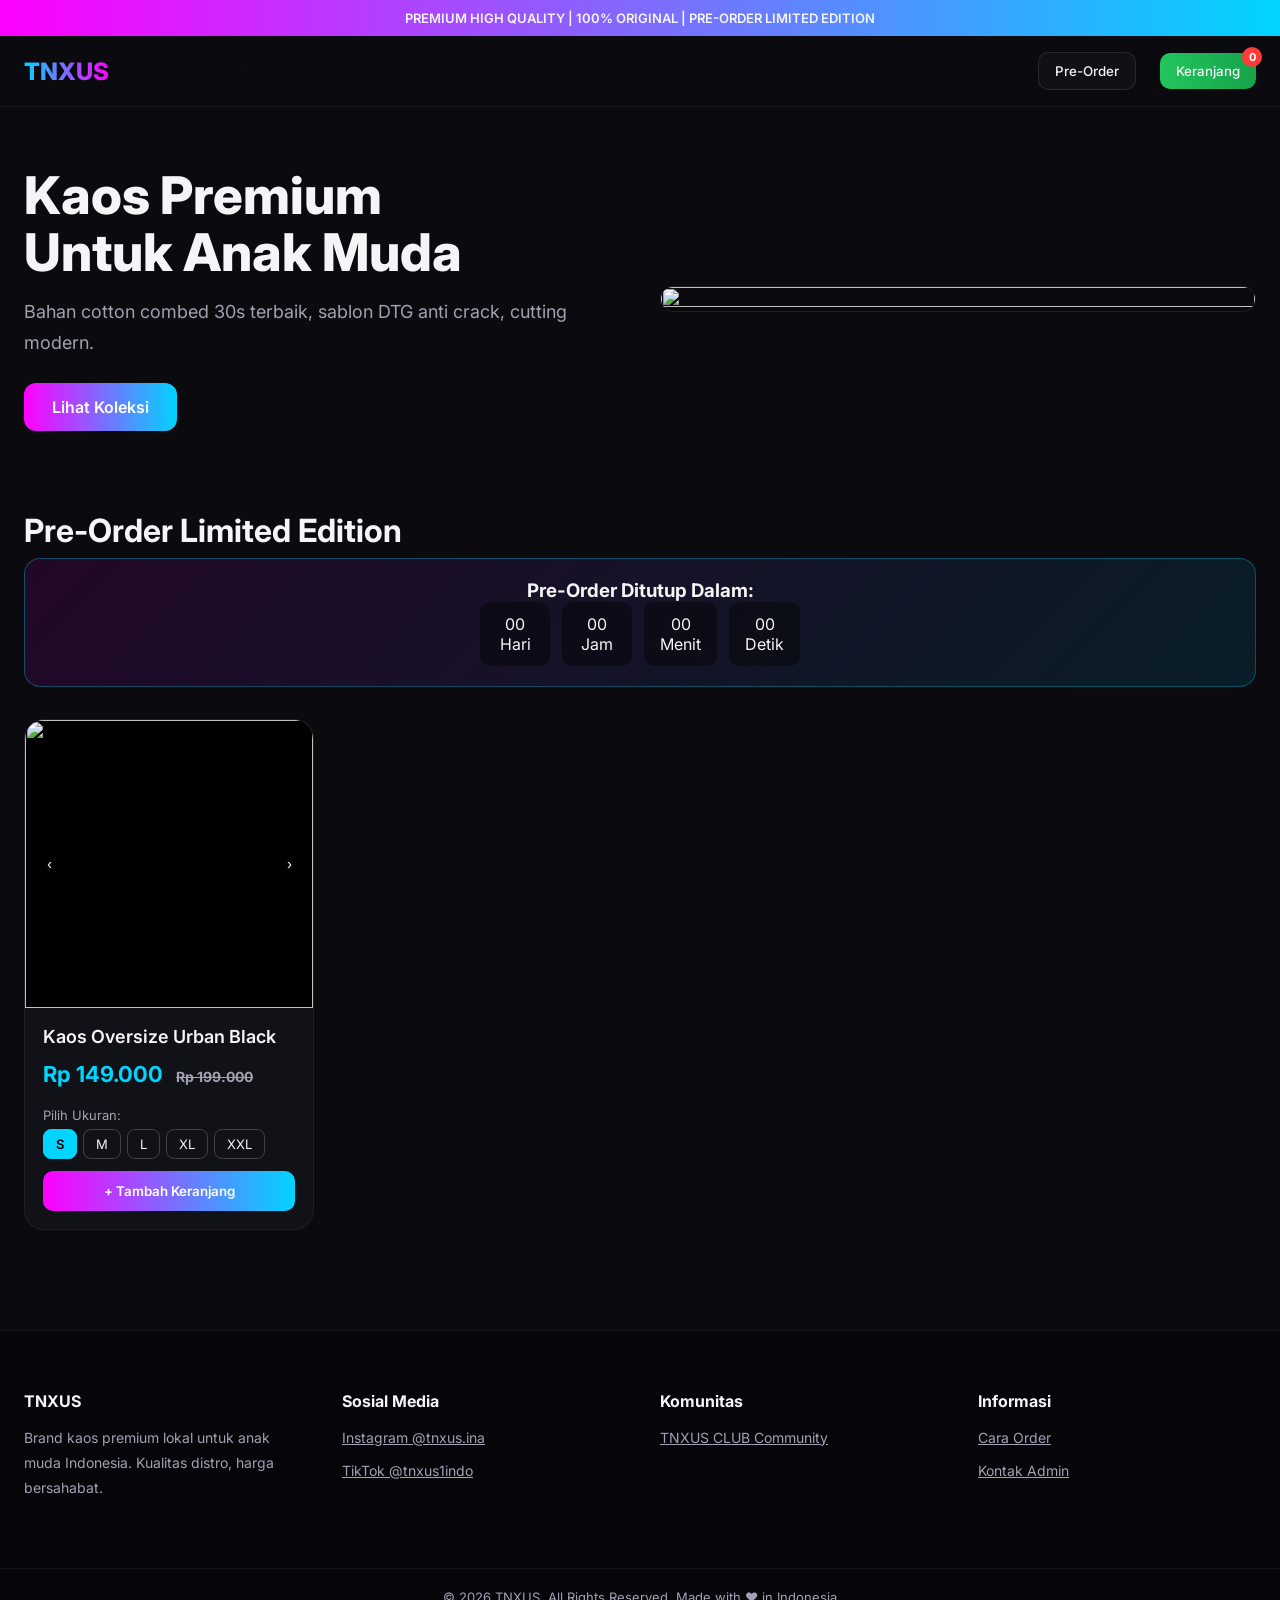
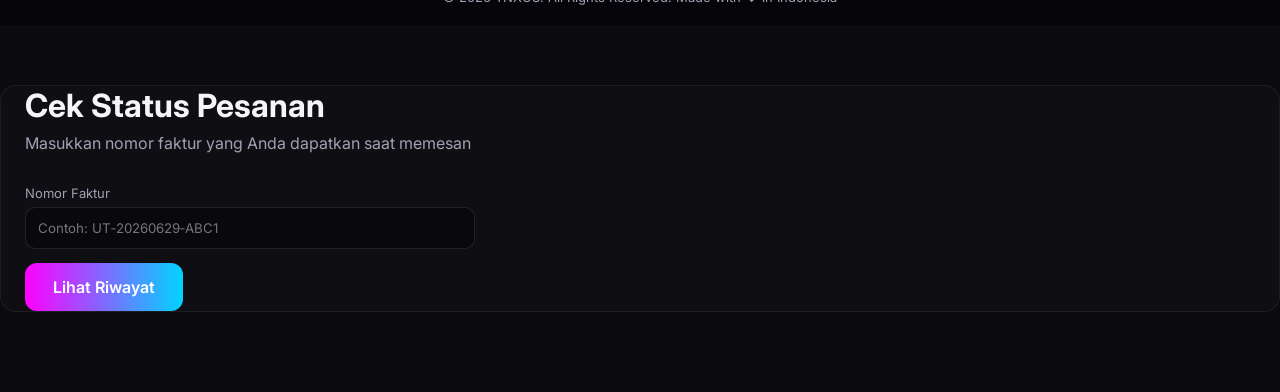
==== index.html @ c404c244 "Update index.html" ====
<!DOCTYPE html>
<html lang="id">
<head>
<meta charset="UTF-8">
<meta name="viewport" content="width=device-width, initial-scale=1.0">
<title>TNXUS - Kaos Premium Limited</title>
<link href="https://fonts.googleapis.com/css2?family=Inter:wght@400;500;600;700;800&display=swap" rel="stylesheet">
<style>
:root{
  --bg:#0a0a0f;
  --card:#111118;
  --accent:#00d4ff;
  --accent2:#ff00ff;
  --text:#f5f5f7;
  --text-dim:#a1a1b3;
  --danger:#ff3b3b;
  --success:#22c55e;
}
*{margin:0;padding:0;box-sizing:border-box;font-family:'Inter',sans-serif}
body{background:var(--bg);color:var(--text);overflow-x:hidden}

.top-bar{background:linear-gradient(90deg,var(--accent2),var(--accent));text-align:center;padding:10px;font-size:13px;font-weight:600}
header{position:sticky;top:0;z-index:100;background:rgba(10,10,15,0.8);backdrop-filter:blur(20px);border-bottom:1px solid rgba(255,255,255,0.06)}
.nav{max-width:1300px;margin:auto;padding:16px 24px;display:flex;justify-content:space-between;align-items:center}
.logo{font-size:24px;font-weight:800;background:linear-gradient(90deg,var(--accent),var(--accent2));-webkit-background-clip:text;-webkit-text-fill-color:transparent}
.nav-right{display:flex;gap:12px;align-items:center}
.btn-nav{padding:10px 16px;border-radius:10px;border:1px solid rgba(255,255,255,0.1);background:rgba(255,255,255,0.03);color:var(--text);cursor:pointer;font-weight:500;transition:.2s}
.btn-nav:hover{background:rgba(255,255,255,0.08)}
.cart-btn{position:relative;background:linear-gradient(90deg,var(--success),#16a34a);border:none}
.cart-count{position:absolute;top:-6px;right:-6px;background:var(--danger);color:#fff;font-size:11px;font-weight:700;width:20px;height:20px;border-radius:50%;display:flex;align-items:center;justify-content:center}

.hero{max-width:1300px;margin:60px auto;padding:0 24px;display:grid;grid-template-columns:1fr 1fr;gap:40px;align-items:center}
.hero h1{font-size:52px;line-height:1.1;font-weight:800;margin-bottom:16px}
.hero p{color:var(--text-dim);font-size:18px;line-height:1.7;margin-bottom:24px}
.btn-primary{padding:14px 28px;border-radius:12px;background:linear-gradient(90deg,var(--accent2),var(--accent));border:none;color:#fff;font-weight:600;cursor:pointer;font-size:16px}
.hero-img{border-radius:24px;overflow:hidden;border:1px solid rgba(255,255,255,0.08)}

.section{max-width:1300px;margin:80px auto;padding:0 24px}
.section-title{font-size:32px;font-weight:700;margin-bottom:8px}
.section-desc{color:var(--text-dim);margin-bottom:32px}

.timer-box{background:linear-gradient(135deg,rgba(255,0,255,0.1),rgba(0,212,255,0.1));border:1px solid rgba(0,212,255,0.3);border-radius:16px;padding:20px;margin-bottom:32px;text-align:center}
.timer{display:flex;gap:12px;justify-content:center}
.timer-item{background:rgba(0,0,0,0.4);padding:12px 16px;border-radius:10px;min-width:70px}
.timer-item.num{font-size:28px;font-weight:700;color:var(--accent)}
.timer-item.label{font-size:11px;color:var(--text-dim);text-transform:uppercase}

.grid{ display:grid; grid-template-columns:repeat(auto-fill,minmax(280px,1fr)); gap:24px }
.card{background:var(--card);border:1px solid rgba(255,255,255,0.06);border-radius:20px;overflow:hidden;transition:.3s;display:flex;flex-direction:column}
.card:hover{border-color:rgba(0,212,255,0.4);transform:translateY(-6px)}
.badge{position:absolute;top:12px;left:12px;background:var(--accent2);padding:6px 12px;border-radius:8px;font-size:12px;font-weight:600;z-index:2}
.img-wrap{position:relative;aspect-ratio:1/1;overflow:hidden;background:#000}

/* SLIDER */
.slider{position:relative;width:100%;height:100%}
.slider img{width:100%;height:100%;object-fit:cover;position:absolute;top:0;left:0;opacity:0;transition:opacity 0.4s}
.slider img.active{opacity:1}
.slider-btn{position:absolute;top:50%;transform:translateY(-50%);background:rgba(0,0,0,0.5);border:none;color:#fff;width:32px;height:32px;border-radius:50%;cursor:pointer;z-index:3}
.slider-btn.prev{left:8px}
.slider-btn.next{right:8px}
.slider-dots{position:absolute;bottom:8px;left:50%;transform:translateX(-50%);display:flex;gap:6px;z-index:3}
.slider-dots span{width:8px;height:8px;border-radius:50%;background:rgba(255,255,255,0.4);cursor:pointer}
.slider-dots span.active{background:var(--accent)}

.card-body{padding:18px;flex-grow:1;display:flex;flex-direction:column}
.card-body h3{font-size:18px;font-weight:600;margin-bottom:6px}
.price{font-size:22px;font-weight:700;color:var(--accent);margin:8px 0}
.price del{font-size:14px;color:var(--text-dim);margin-left:8px}

/* UKURAN */
.size-wrap{margin:12px 0}
.size-label{font-size:13px;color:var(--text-dim);margin-bottom:6px}
.size-options{display:flex;gap:6px;flex-wrap:wrap}
.size-opt{padding:6px 12px;border:1px solid rgba(255,255,255,0.2);border-radius:8px;font-size:13px;cursor:pointer;transition:.2s}
.size-opt.active{background:var(--accent);border-color:var(--accent);color:#000;font-weight:600}

.btn-add{margin-top:auto;padding:12px;border-radius:10px;background:linear-gradient(90deg,var(--accent2),var(--accent));border:none;color:#fff;font-weight:600;cursor:pointer}
.btn-add:disabled{background:#333;cursor:not-allowed;opacity:0.5}

.modal{display:none;position:fixed;inset:0;background:rgba(0,0,0,0.8);backdrop-filter:blur(8px);z-index:200;overflow-y:auto}
.modal-box{max-width:520px;margin:60px auto;background:var(--card);border:1px solid rgba(255,255,255,0.1);border-radius:24px;padding:28px}
.no-faktur{background:rgba(0,212,255,0.1);border:1px dashed var(--accent);padding:12px;border-radius:12px;text-align:center;margin-bottom:20px;font-weight:600;color:var(--accent)}
.item-cart{display:flex;justify-content:space-between;align-items:center;padding:12px 0;border-bottom:1px solid rgba(255,255,255,0.06);font-size:14px}
.btn-del{background:var(--danger);border:none;color:#fff;padding:6px 10px;border-radius:8px;cursor:pointer;font-size:12px}
.total{font-size:22px;font-weight:700;text-align:right;margin:20px 0;color:var(--accent)}
.form-group{margin-bottom:14px}
.form-group label{display:block;font-size:13px;color:var(--text-dim);margin-bottom:6px}
.form-group input,.form-group textarea{width:100%;padding:12px;border-radius:10px;border:1px solid rgba(255,255,255,0.1);background:rgba(0,0,0,0.3);color:var(--text)}
.btn-wa{width:100%;padding:14px;border-radius:12px;background:linear-gradient(90deg,#22c55e,#16a34a);border:none;color:#fff;font-weight:600;cursor:pointer;font-size:16px}
.close{float:right;cursor:pointer;font-size:26px;color:var(--text-dim)}

footer{background:#05050a;border-top:1px solid rgba(255,255,255,0.06);margin-top:100px}
.footer-wrap{max-width:1300px;margin:auto;padding:60px 24px;display:grid;grid-template-columns:repeat(auto-fit,minmax(220px,1fr));gap:40px}
.footer-col h4{font-size:16px;margin-bottom:14px}
.footer-col p,.footer-col a{color:var(--text-dim);font-size:14px;line-height:1.8;display:block;margin-bottom:8px;transition:.2s}
.footer-col a:hover{color:var(--accent)}
.copy{text-align:center;padding:20px;border-top:1px solid rgba(255,255,255,0.06);color:var(--text-dim);font-size:13px}

/* READY STOCK DEFAULT HIDDEN */
#nonPreorder{display:none}

@media(max-width:900px){
.hero{grid-template-columns:1fr;text-align:center}
.hero h1{font-size:36px}
</style>
</head>
<body>

<div class="top-bar">PREMIUM HIGH QUALITY | 100% ORIGINAL | PRE-ORDER LIMITED EDITION</div>

<header>
  <div class="nav">
    <div class="logo">TNXUS</div>
    <div class="nav-right">
      <button class="btn-nav" onclick="togglePreorder()">Pre-Order</button>
      <span id="readyBtnWrap"></span>
      <button class="cart-btn btn-nav" onclick="openCart()">Keranjang <span class="cart-count" id="cartCount">0</span></button>
    </div>
  </div>
</header>

<section class="hero">
  <div>
    <h1>Kaos Premium<br>Untuk Anak Muda</h1>
    <p>Bahan cotton combed 30s terbaik, sablon DTG anti crack, cutting modern.</p>
    <button class="btn-primary" onclick="document.getElementById('preorder').scrollIntoView({behavior:'smooth'})">Lihat Koleksi</button>
  </div>
  <div class="hero-img">
    <img src="https://images.unsplash.com/photo-1521572163474-6864f9cf17ab?w=800" style="width:100%;height:100%;object-fit:cover">
  </div>
</section>

<section class="section" id="preorder">
  <h2 class="section-title">Pre-Order Limited Edition</h2>
  <div class="timer-box" id="timerBox">
    <h3>Pre-Order Ditutup Dalam:</h3>
    <div class="timer" id="timer">
      <div class="timer-item"><div class="num" id="days">00</div><div class="label">Hari</div></div>
      <div class="timer-item"><div class="num" id="hours">00</div><div class="label">Jam</div></div>
      <div class="timer-item"><div class="num" id="minutes">00</div><div class="label">Menit</div></div>
      <div class="timer-item"><div class="num" id="seconds">00</div><div class="label">Detik</div></div>
    </div>
  </div>

  <div class="grid">
    <div class="card" data-nama="Kaos Oversize Urban Black" data-harga="149000">
      
      <div class="img-wrap">
        <div class="slider" data-slider="urban">
          <img src="https://images.unsplash.com/photo-1583743814966-8936f5b7be1a?w=600" class="active">
          <img src="https://images.unsplash.com/photo-1618354691320-e5c1fe61ae8e?w=600">
          <img src="https://images.unsplash.com/photo-1521572163474-6864f9cf17ab?w=600">
          <button class="slider-btn prev" onclick="slide('urban',-1)">‹</button>
          <button class="slider-btn next" onclick="slide('urban',1)">›</button>
          <div class="slider-dots" id="dots-urban"></div>
        </div>
      </div>
      <div class="card-body">
        <h3>Kaos Oversize Urban Black</h3>
        <div class="price">Rp 149.000 <del>Rp 199.000</del></div>
        <div class="size-wrap">
          <div class="size-label">Pilih Ukuran:</div>
          <div class="size-options" data-size="urban">
            <div class="size-opt active" data-size="S">S</div>
            <div class="size-opt" data-size="M">M</div>
            <div class="size-opt" data-size="L">L</div>
            <div class="size-opt" data-size="XL">XL</div>
            <div class="size-opt" data-size="XXL">XXL</div>
          </div>
        </div>
        <button class="btn-add" onclick="addToCart(this)">+ Tambah Keranjang</button>
      </div>
    </div>
  </div>
</section>

<section class="section" id="nonPreorder">
  <h2 class="section-title">Ready Stock</h2>
  <p class="section-desc">Kirim hari yang sama untuk order sebelum jam 15:00</p>
  <div class="grid">
    <div class="card" data-nama="Kaos Basic Navy Ready" data-harga="119000">
      <span class="badge" style="background:var(--success)">READY</span>
      <div class="img-wrap">
        <img src="https://images.unsplash.com/photo-1620799140408-edc6dcb6d633?w=600">
      </div>
      <div class="card-body">
        <h3>Kaos Basic Navy Ready</h3>
        <div class="price">Rp 119.000</div>
        <div class="size-wrap">
          <div class="size-label">Pilih Ukuran:</div>
          <div class="size-options" data-size="navy">
            <div class="size-opt active" data-size="M">M</div>
            <div class="size-opt" data-size="L">L</div>
            <div class="size-opt" data-size="XL">XL</div>
          </div>
        </div>
        <button class="btn-add" onclick="addToCart(this)">+ Tambah Keranjang</button>
      </div>
    </div>
  </div>
</section>

<!-- Modal Keranjang -->
<div id="modalCart" class="modal">
  <div class="modal-box">
    <span class="close" onclick="closeCart()">&times;</span>
    <h2>Checkout Pesanan</h2>
    <div class="no-faktur">No Faktur: <span id="invoiceNo">INV-XXXX</span></div>
<div class="no-faktur" style="background:rgba(255,255,255,0.05);border:1px solid rgba(255,255,255,0.1);color:var(--text-dim);font-weight:500;font-size:13px">
  Tanggal: <span id="tanggalTransaksi"></span>
</div>
    <div id="cartItems"></div>
    <div class="total">Total: Rp <span id="totalPrice">0</span></div>
    <div class="form-group"><label>Nama Lengkap *</label><input type="text" id="custName"></div>
    <div class="form-group"><label>No HP *</label><input type="tel" id="custPhone"></div>
    <div class="form-group"><label>Alamat *</label><textarea id="custAddress" rows="3"></textarea></div>
    <button class="btn-wa" onclick="checkoutAdmin()">Konfirmasi & Simpan Pesanan</button>
  </div>
</div>

<!-- FOOTER -->
<footer>
  <div class="footer-wrap">
    <div class="footer-col">
      <h4>TNXUS</h4>
      <p>Brand kaos premium lokal untuk anak muda Indonesia. Kualitas distro, harga bersahabat.</p>
    </div>
    <div class="footer-col">
      <h4>Sosial Media</h4>
      <a href="https://www.instagram.com/tnxus.ina?igsh=bHllZDgyYWRnaXc4" target="blank">Instagram @tnxus.ina</a>
      <a href="https://www.tiktok.com/@tnxus1indo?_r=1&_t=ZS-97DuMbgGV2Q" target="blank">TikTok @tnxus1indo</a>
      
    </div>
    <div class="footer-col">
      <h4>Komunitas</h4>
      <a href="#">TNXUS CLUB Community</a>   
    </div>
    <div class="footer-col">
      <h4>Informasi</h4>
      <a href="#">Cara Order</a>
      <a href="#">Kontak Admin</a>
    </div>
  </div>
  <div class="copy">© 2026 TNXUS. All Rights Reserved. Made with ❤️ in Indonesia</div>
</footer>

<!-- ✅ BAGIAN BARU: CEK STATUS PESANAN -->
<section class="section" id="cek-pesanan" style="background:rgba(255,255,255,0.02);border-radius:16px;border:1px solid rgba(255,255,255,0.06);margin-top:60px;">
  <h2 class="section-title">Cek Status Pesanan</h2>
  <p class="section-desc">Masukkan nomor faktur yang Anda dapatkan saat memesan</p>
  <div style="max-width:450px;">
    <div class="form-group">
      <label>Nomor Faktur</label>
      <input type="text" id="cariFaktur" placeholder="Contoh: UT‑20260629‑ABC1" style="background:rgba(0,0,0,0.3);border:1px solid rgba(255,255,255,0.1);border-radius:10px;padding:12px;color:#fff;width:100%;">
    </div>
    <button class="btn-primary" onclick="tampilkanStatus()">Lihat Riwayat</button>
    <div id="hasilStatus" style="margin-top:16px;display:none;"></div>
  </div>
</section>

<script>
// ========== SETTING UTAMA ==========
const SHOW_READY_STOCK = false; // GANTI TRUE KALAU MAU MUNCULIN READY STOCK
const NO_WA_ADMIN = '6282225124561';
const DEADLINE_PREORDER = '2026-07-20T23:59:59';
// =====================================

let cart = [];
let sliders = {};

function initSliders(){
  document.querySelectorAll('.slider').forEach(slider => {
    const id = slider.dataset.slider;
    const imgs = slider.querySelectorAll('img');
    const dotsWrap = document.getElementById('dots-'+id);
    sliders[id] = {current:0, total:imgs.length};
    imgs.forEach((img,i)=>{
      const dot = document.createElement('span');
      if(i===0) dot.classList.add('active');
      dot.onclick = ()=>goSlide(id,i);
      dotsWrap.appendChild(dot);
    });
  });
}

function slide(id,dir){
  const s = sliders[id];
  s.current = (s.current + dir + s.total) % s.total;
  updateSlide(id);
}
function goSlide(id,index){
  sliders[id].current = index;
  updateSlide(id);
}
function updateSlide(id){
  const slider = document.querySelector(`[data-slider="${id}"]`);
  const imgs = slider.querySelectorAll('img');
  const dots = document.getElementById('dots-'+id).children;
  imgs.forEach((img,i)=>img.classList.toggle('active', i===sliders[id].current));
  [...dots].forEach((d,i)=>d.classList.toggle('active', i===sliders[id].current));
}

document.addEventListener('click', e=>{
  if(e.target.classList.contains('size-opt')){
    const wrap = e.target.closest('.size-options');
    wrap.querySelectorAll('.size-opt').forEach(o=>o.classList.remove('active'));
    e.target.classList.add('active');
  }
});

// TOGGLE READY STOCK + TOMBOL OTOMATIS
document.addEventListener('DOMContentLoaded', () => {
  const readySection = document.getElementById('nonPreorder');
  const btnWrap = document.getElementById('readyBtnWrap');

  if(SHOW_READY_STOCK){
    readySection.style.display = 'grid';
    btnWrap.innerHTML = '<button class="btn-nav" onclick="toggleReady()">Ready Stock</button>';
  } else {
    readySection.style.display = 'none';
    btnWrap.innerHTML = '';
  }
});

function toggleReady(){
  document.getElementById('nonPreorder').scrollIntoView({behavior:'smooth'});
}
function togglePreorder(){
  document.getElementById('preorder').scrollIntoView({behavior:'smooth'});
}

function addToCart(btn){
  const card = btn.closest('.card');
  const nama = card.dataset.nama;
  const harga = parseInt(card.dataset.harga);
  const size = card.querySelector('.size-opt.active').dataset.size;
  const key = nama+'-'+size;

  const existing = cart.find(item => item.key === key);
  if(existing){ existing.qty += 1; }
  else { cart.push({key, nama, harga, size, qty: 1}); }

  updateCart();
  btn.innerText = 'Ditambahkan ✓';
  setTimeout(()=>btn.innerText='+ Tambah Keranjang', 1200);
}

function removeItem(key){
  cart = cart.filter(item => item.key!== key);
  updateCart();
}

function updateCart(){
  document.getElementById('cartCount').innerText = cart.reduce((a,b)=>a+b.qty,0);
  const wrap = document.getElementById('cartItems');
  let total = 0;
  wrap.innerHTML = '';
  if(cart.length === 0){
    wrap.innerHTML = '<p style="text-align:center;color:var(--text-dim);padding:20px">Keranjang kosong</p>';
  }
  cart.forEach(item=>{
    total += item.harga * item.qty;
    wrap.innerHTML += `
      <div class="item-cart">
        <div><div>${item.nama}</div><div style="font-size:12px;color:var(--text-dim)">Ukuran: ${item.size} x ${item.qty}</div></div>
        <button class="btn-del" onclick="removeItem('${item.key}')">Hapus</button>
      </div>
    `;
  });
  document.getElementById('totalPrice').innerText = total.toLocaleString();
}

  function generateInvoice(){
  const sekarang = new Date();
  const thn = sekarang.getFullYear();
  const bln = String(sekarang.getMonth()+1).padStart(2,'0');
  const tgl = String(sekarang.getDate()).padStart(2,'0');
  const acak = Math.random().toString(36).substring(2,6).toUpperCase();
  return `UT-${thn}${bln}${tgl}-${acak}`;
}
function openCart(){
  const now = new Date();
  const tanggal = now.toLocaleString('id-ID', {
    weekday: 'short',
    day: 'numeric',
    month: 'short',
    year: 'numeric',
    hour: '2-digit',
    minute: '2-digit'
  });
  
  document.getElementById('invoiceNo').innerText = generateInvoice();
  document.getElementById('tanggalTransaksi').innerText = tanggal;
  
  updateCart();
  document.getElementById('modalCart').style.display = 'block';
}
function closeCart(){
  document.getElementById('modalCart').style.display = 'none';
}

// ✅ FUNGSI BARU: Simpan Langsung ke Sistem Admin — TANPA BUKA WHATSAPP
function checkoutAdmin(){
  if(cart.length === 0){alert('❌ Keranjang masih kosong!');return;}

  const name = document.getElementById('custName').value.trim();
  const phone = document.getElementById('custPhone').value.trim();
  const address = document.getElementById('custAddress').value.trim();

  if(!name || !phone || !address){alert('⚠️ Harap lengkapi semua data diri terlebih dahulu!');return;}

  // Buat nomor faktur & waktu otomatis
  const noFaktur = generateInvoice();
  const waktuTransaksi = new Date().toLocaleString('id-ID', {
    weekday: 'short', day: 'numeric', month: 'short', year: 'numeric',
    hour: '2-digit', minute: '2-digit'
  });

  // Susun data lengkap pesanan
  const dataPesananBaru = {
    nomorFaktur: noFaktur,
    waktuTransaksi: waktuTransaksi,
    waktu: new Date().toISOString(),
    nama: name,
    telepon: phone,
    alamat: address,
    daftarBarang: cart.map(i => ({
      nama: i.nama, ukuran: i.size, jumlah: i.qty, totalHarga: i.harga * i.qty
    })),
    totalHarga: cart.reduce((jumlah, barang) => jumlah + (barang.harga * barang.qty), 0),
    status: 'Baru Masuk',
    catatanAdmin: ''
  };

  // Simpan ke tempat yang sama dibaca halaman admin
  const daftarPesanan = JSON.parse(localStorage.getItem('tnxus_daftar_pesanan') || '[]');
  daftarPesanan.unshift(dataPesananBaru);
  hubungkanPusat('simpan','tnxus_daftar_pesanan', JSON.stringify(daftarPesanan));

  // Tampilkan pesan berhasil & nomor faktur
  alert(`✅ Pesanan Berhasil Diterima!

📌 Nomor Faktur Anda: ${noFaktur}
Simpan nomor ini untuk mengecek status pesanan nanti.

Terima kasih telah berbelanja di TNXUS — kami akan segera memproses pesanan Anda.`);

  // Kosongkan keranjang & tutup jendela pemesanan
  cart = [];
  updateCart();
  closeCart();

  // Kosongkan isian formulir
  document.getElementById('custName').value = '';
  document.getElementById('custPhone').value = '';
  document.getElementById('custAddress').value = '';
}

function updateTimer(){
  const deadline = new Date(DEADLINE_PREORDER).getTime();
  const now = new Date().getTime();
  const distance = deadline - now;
  if(distance < 0){
    document.getElementById('timerBox').innerHTML = '<h3 style="color:var(--danger)">⏰ PRE-ORDER DITUTUP</h3>';
    document.querySelectorAll('.btn-add').forEach(btn=>{btn.disabled = true; btn.innerText = 'Pre-Order Ditutup';});
    return;
  }
  const days = Math.floor(distance / 86400000);
  const hours = Math.floor((distance % 86400000) / 3600000);
  const minutes = Math.floor((distance % 3600000) / 60000);
  const seconds = Math.floor((distance % 60000) / 1000);
  document.getElementById('days').innerText = String(days).padStart(2,'0');
  document.getElementById('hours').innerText = String(hours).padStart(2,'0');
  document.getElementById('minutes').innerText = String(minutes).padStart(2,'0');
  document.getElementById('seconds').innerText = String(seconds).padStart(2,'0');
}
setInterval(updateTimer, 1000);
updateTimer();

window.onclick = function(e){
  if(e.target == document.getElementById('modalCart')) closeCart();
}

initSliders();

// === SINKRONISASI DATA DARI ADMIN ===
function ambilDataPesanan(){
  return JSON.parse(localStorage.getItem('tnxus_daftar_pesanan') || '[]');
}

function tampilkanStatus(){
  const nomor = document.getElementById('cariFaktur').value.trim().toUpperCase();
  const kotak = document.getElementById('hasilStatus');
  const daftar = ambilDataPesanan();
  const cari = daftar.find(p => p.nomorFaktur === nomor);

  if(!nomor){
    kotak.innerHTML = `<p style="color:var(--text-dim)">Silakan masukkan nomor faktur</p>`;
  }else if(!cari){
    kotak.innerHTML = `<p style="color:var(--danger)">❌ Nomor faktur tidak ditemukan</p>`;
  }else{
    const warnaStatus = {
      'Baru Masuk':'#ff3b3b',
      'Sedang Dikemas':'#f59e0b',
      'Dikirim':'#00d4ff',
      'Selesai':'#22c55e',
      'Dibatalkan':'#a1a1b3'
    };
    kotak.innerHTML = `
      <div style="background:rgba(255,255,255,0.03);border:1px solid rgba(255,255,255,0.08);border-radius:12px;padding:16px;">
        <p><strong>Nomor Faktur:</strong> ${cari.nomorFaktur}</p>
        <p><strong>Waktu Pesan:</strong> ${cari.waktuTransaksi}</p>
        <p><strong>Status Saat Ini:</strong> <span style="color:${warnaStatus[cari.status]};font-weight:700">${cari.status}</span></p>
        <p><strong>Total Bayar:</strong> Rp ${cari.totalHarga.toLocaleString()}</p>
        ${cari.catatanAdmin ? `<div style="margin-top:10px;padding:10px;background:rgba(0,212,255,0.05);border:1px dashed rgba(0,212,255,0.3);border-radius:8px;"><small style="color:var(--accent)">Pesan Admin:</small><br>${cari.catatanAdmin}</div>` : ''}
      </div>
    `;
  }
  kotak.style.display='block';
}

  <script>
// ⚙️ ALAMAT HALAMAN ADMIN ANDA
const ALAMAT_PUSAT = 'https://tnxus‑ina.github.io/tnxus‑admin/pusat‑data.html';
const KUNCI_RAHASIA = 'TNXUS‑2026‑RAHASIA‑DATA‑ANDA‑DISINI'; // SAMA PERSIS DI ATAS
let jembatan;

function hubungkanPusat(perintah, kunci, nilaiKirim = '') {
  if (!jembatan) {
    jembatan = document.createElement('iframe');
    jembatan.src = ALAMAT_PUSAT;
    jembatan.style.display = 'none';
    document.body.appendChild(jembatan);
  }
  jembatan.onload = () => {
    jembatan.contentWindow.postMessage(
      { perintah, kunci, nilai: nilaiKirim, sandi: KUNCI_RAHASIA }, '*'
    );
  };
}
</script>
  
</script>
</body>
</html>
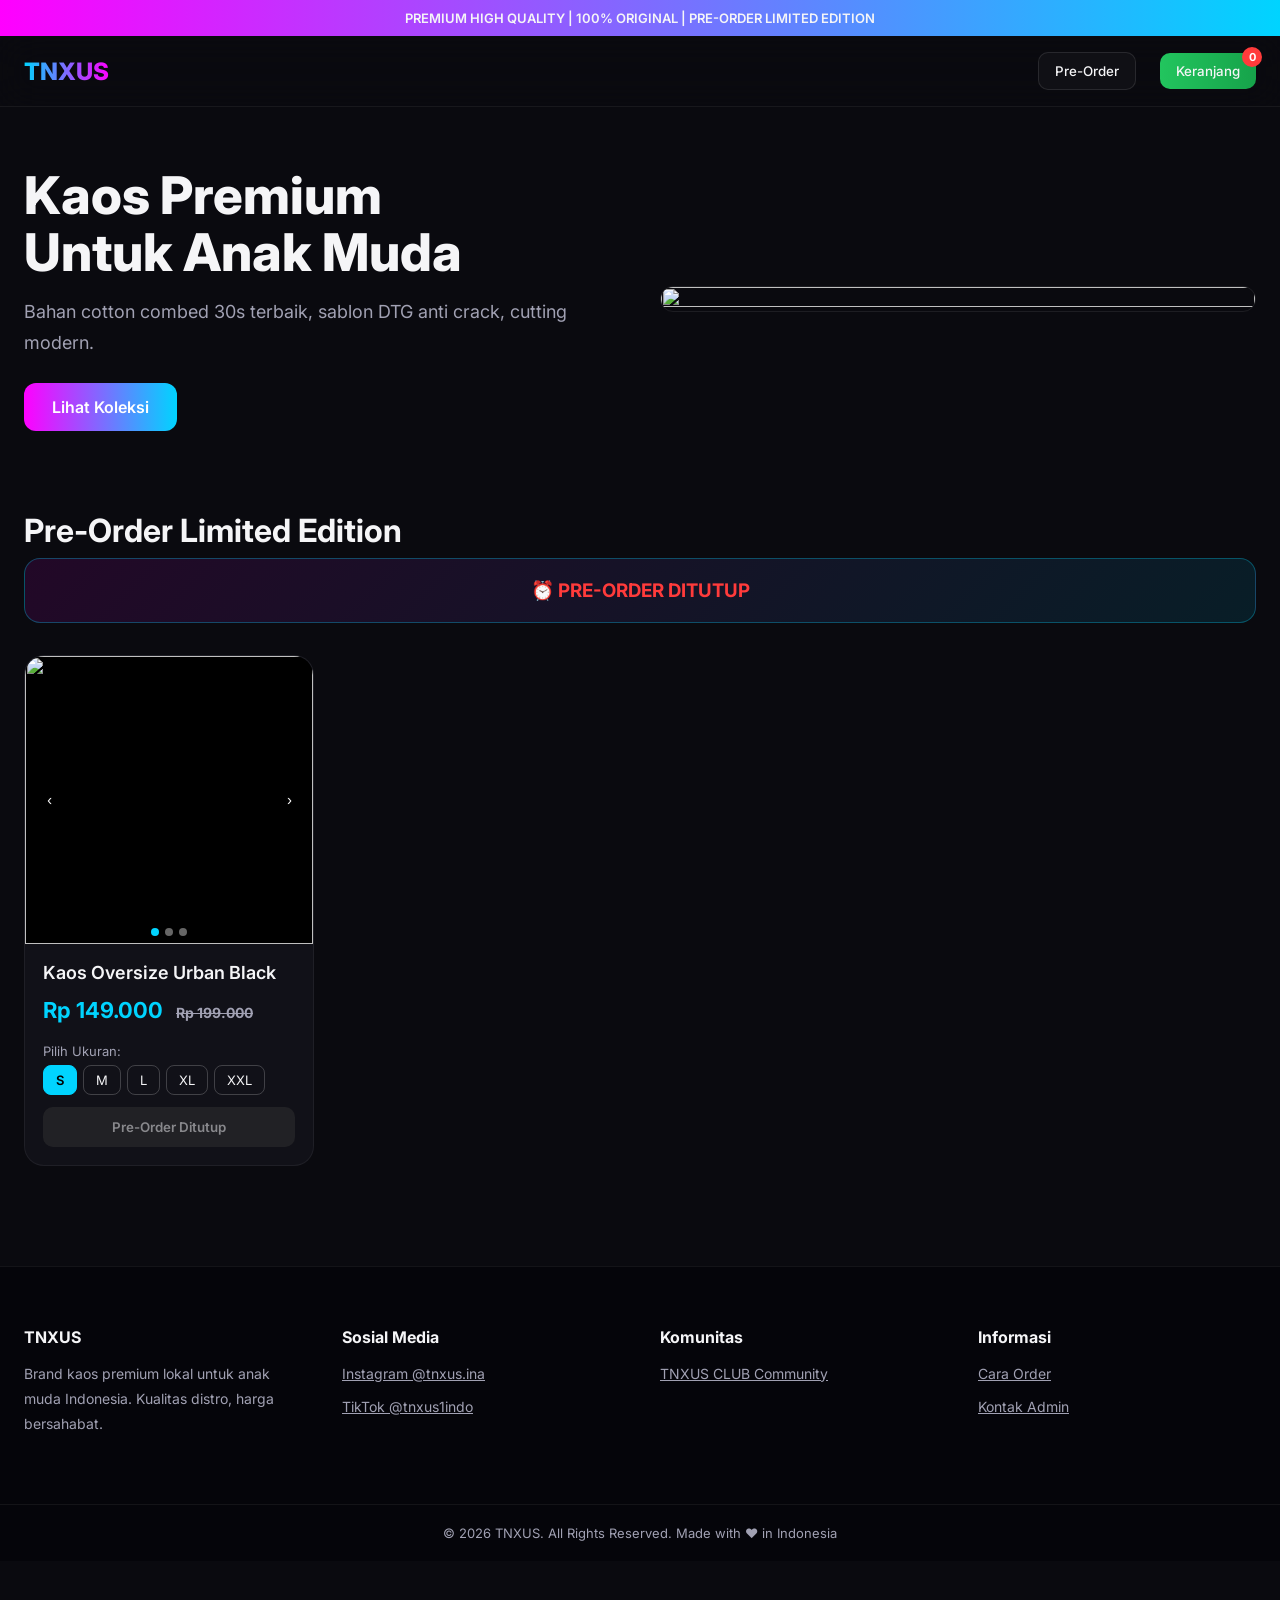
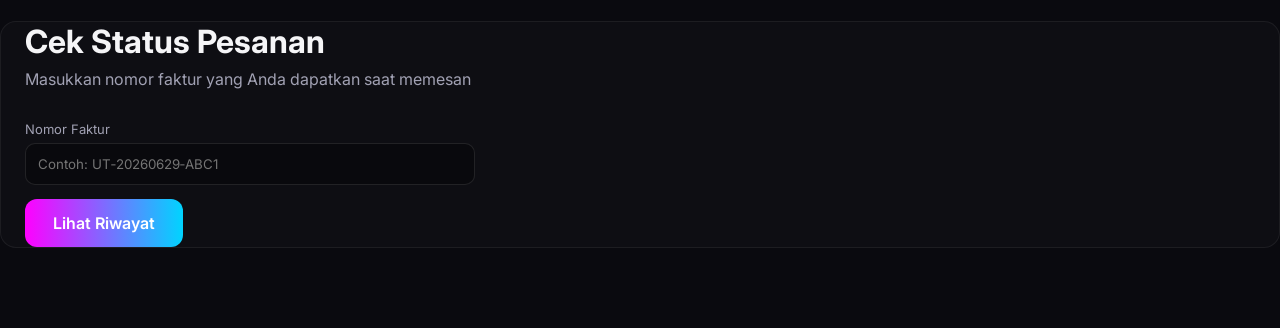
==== commit 9de3189a: "Update index.html" ====
--- a/index.html
+++ b/index.html
@@ -519,7 +519,6 @@
   kotak.style.display='block';
 }
 
-  <script>
 // ⚙️ ALAMAT HALAMAN ADMIN ANDA
 const ALAMAT_PUSAT = 'https://tnxus‑ina.github.io/tnxus‑admin/pusat‑data.html';
 const KUNCI_RAHASIA = 'TNXUS‑2026‑RAHASIA‑DATA‑ANDA‑DISINI'; // SAMA PERSIS DI ATAS
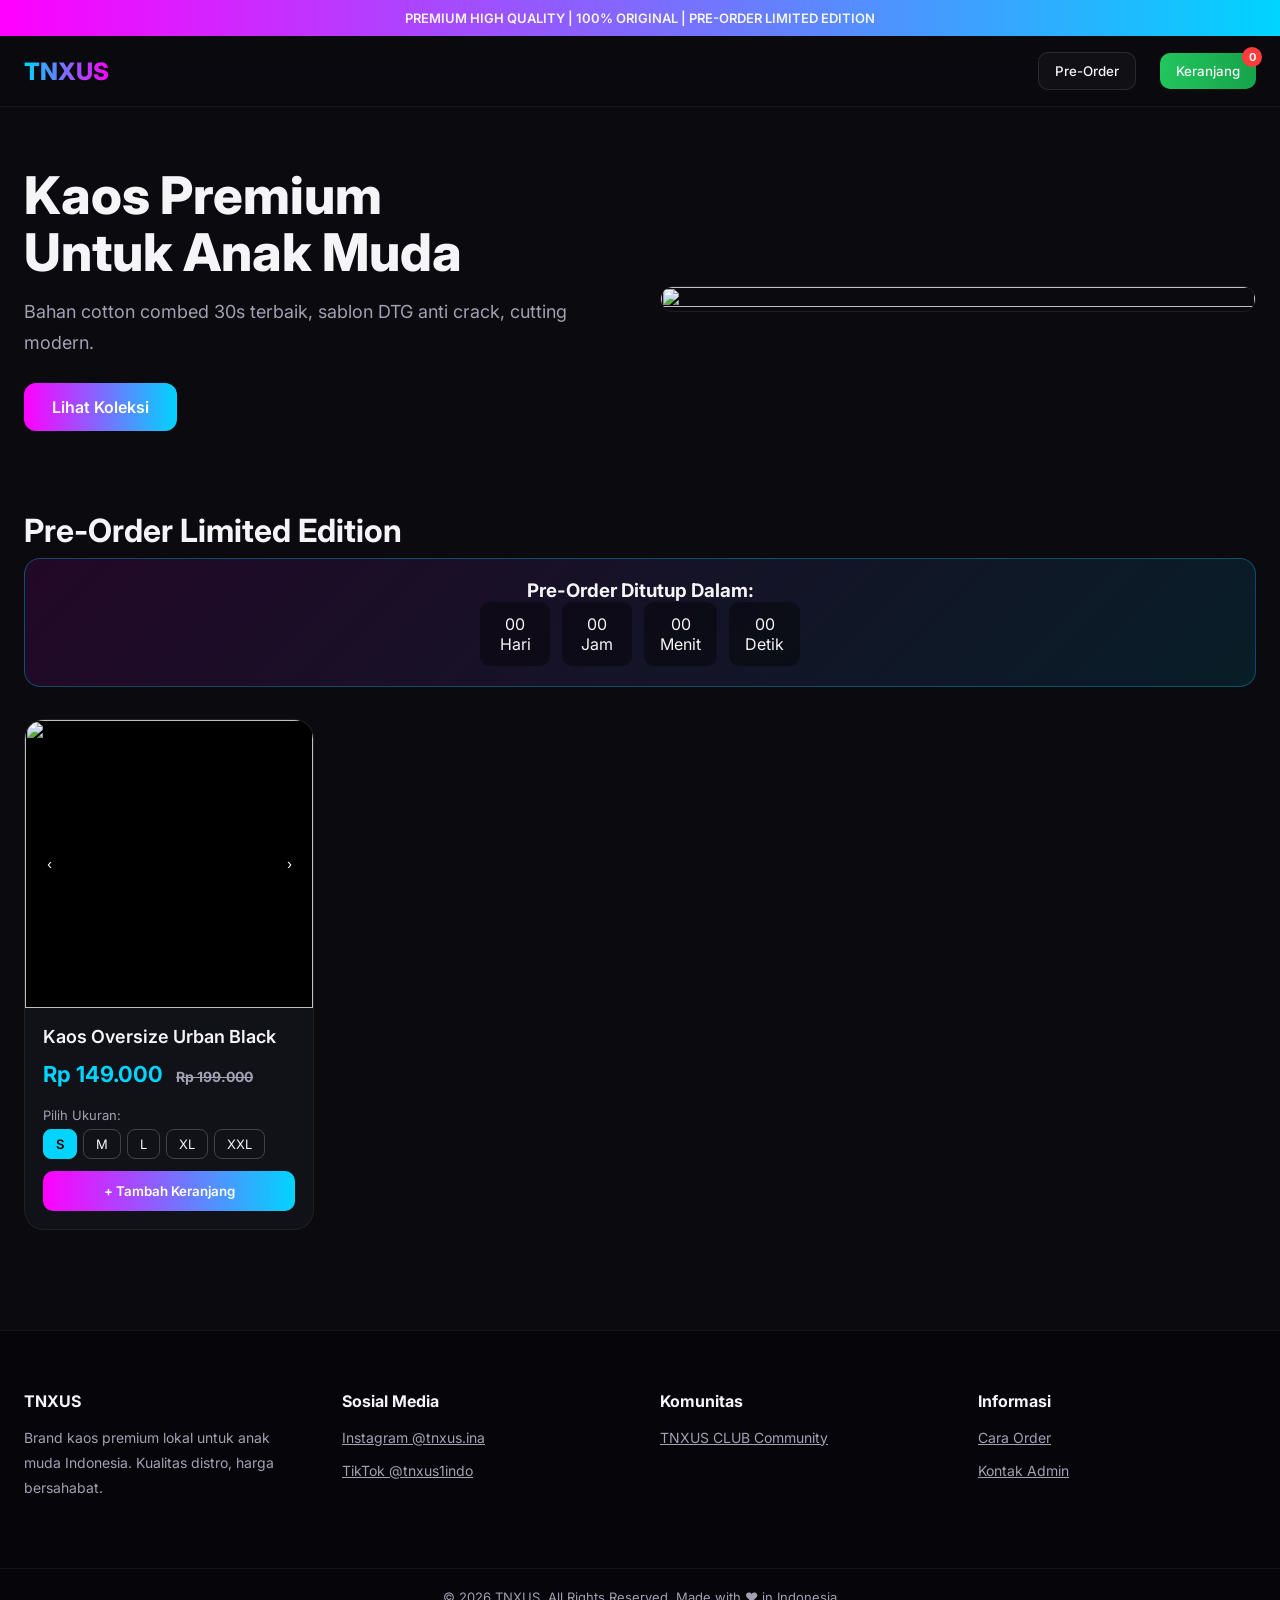
==== commit b07a89a1: "Update index.html" ====
--- a/index.html
+++ b/index.html
@@ -214,7 +214,7 @@
     <div class="form-group"><label>Nama Lengkap *</label><input type="text" id="custName"></div>
     <div class="form-group"><label>No HP *</label><input type="tel" id="custPhone"></div>
     <div class="form-group"><label>Alamat *</label><textarea id="custAddress" rows="3"></textarea></div>
-    <button class="btn-wa" onclick="checkoutAdmin()">Konfirmasi & Simpan Pesanan</button>
+    <button class="btn-wa" onclick="checkoutWA()">Kirim Pesanan Sekarang</button>
   </div>
 </div>
 
@@ -244,26 +244,15 @@
   <div class="copy">© 2026 TNXUS. All Rights Reserved. Made with ❤️ in Indonesia</div>
 </footer>
 
-<!-- ✅ BAGIAN BARU: CEK STATUS PESANAN -->
-<section class="section" id="cek-pesanan" style="background:rgba(255,255,255,0.02);border-radius:16px;border:1px solid rgba(255,255,255,0.06);margin-top:60px;">
-  <h2 class="section-title">Cek Status Pesanan</h2>
-  <p class="section-desc">Masukkan nomor faktur yang Anda dapatkan saat memesan</p>
-  <div style="max-width:450px;">
-    <div class="form-group">
-      <label>Nomor Faktur</label>
-      <input type="text" id="cariFaktur" placeholder="Contoh: UT‑20260629‑ABC1" style="background:rgba(0,0,0,0.3);border:1px solid rgba(255,255,255,0.1);border-radius:10px;padding:12px;color:#fff;width:100%;">
-    </div>
-    <button class="btn-primary" onclick="tampilkanStatus()">Lihat Riwayat</button>
-    <div id="hasilStatus" style="margin-top:16px;display:none;"></div>
-  </div>
-</section>
-
 <script>
 // ========== SETTING UTAMA ==========
 const SHOW_READY_STOCK = false; // GANTI TRUE KALAU MAU MUNCULIN READY STOCK
 const NO_WA_ADMIN = '6282225124561';
-const DEADLINE_PREORDER = '2026-07-20T23:59:59';
-// =====================================
+const DEADLINE_PREORDER = '2026-06-20T23:59:59';
+// === PENGHUBUNG KE SISTEM ADMIN ===
+const ALAMAT_API = "https://script.google.com/macros/s/ISI_ALAMAT_KAMU_DISINI/exec";
+const KUNCI_RAHASIA = "GANTI_DENGAN_KODE_RAHASIA_SAMA_DI_ADMIN";
+// =================================
 
 let cart = [];
 let sliders = {};
@@ -371,13 +360,14 @@
 }
 
   function generateInvoice(){
-  const sekarang = new Date();
-  const thn = sekarang.getFullYear();
-  const bln = String(sekarang.getMonth()+1).padStart(2,'0');
-  const tgl = String(sekarang.getDate()).padStart(2,'0');
-  const acak = Math.random().toString(36).substring(2,6).toUpperCase();
-  return `UT-${thn}${bln}${tgl}-${acak}`;
-}
+  const now = new Date();
+  const tahun = now.getFullYear();
+  const bulan = String(now.getMonth()+1).padStart(2,'0');
+  const tanggal = String(now.getDate()).padStart(2,'0');
+  const kode = Math.random().toString(36).substring(2,6).toUpperCase();
+  return `UT-${tahun}${bulan}${tanggal}-${kode}`;
+}
+
 function openCart(){
   const now = new Date();
   const tanggal = now.toLocaleString('id-ID', {
@@ -399,61 +389,44 @@
   document.getElementById('modalCart').style.display = 'none';
 }
 
-// ✅ FUNGSI BARU: Simpan Langsung ke Sistem Admin — TANPA BUKA WHATSAPP
-function checkoutAdmin(){
-  if(cart.length === 0){alert('❌ Keranjang masih kosong!');return;}
-
+async function checkoutWA(){
+  if(cart.length === 0){alert('Keranjang kosong!');return}
   const name = document.getElementById('custName').value.trim();
   const phone = document.getElementById('custPhone').value.trim();
   const address = document.getElementById('custAddress').value.trim();
-
-  if(!name || !phone || !address){alert('⚠️ Harap lengkapi semua data diri terlebih dahulu!');return;}
-
-  // Buat nomor faktur & waktu otomatis
-  const noFaktur = generateInvoice();
-  const waktuTransaksi = new Date().toLocaleString('id-ID', {
-    weekday: 'short', day: 'numeric', month: 'short', year: 'numeric',
-    hour: '2-digit', minute: '2-digit'
-  });
-
-  // Susun data lengkap pesanan
-  const dataPesananBaru = {
-    nomorFaktur: noFaktur,
-    waktuTransaksi: waktuTransaksi,
-    waktu: new Date().toISOString(),
-    nama: name,
-    telepon: phone,
-    alamat: address,
-    daftarBarang: cart.map(i => ({
-      nama: i.nama, ukuran: i.size, jumlah: i.qty, totalHarga: i.harga * i.qty
-    })),
-    totalHarga: cart.reduce((jumlah, barang) => jumlah + (barang.harga * barang.qty), 0),
-    status: 'Baru Masuk',
-    catatanAdmin: ''
-  };
-
-  // Simpan ke tempat yang sama dibaca halaman admin
-  const daftarPesanan = JSON.parse(localStorage.getItem('tnxus_daftar_pesanan') || '[]');
-  daftarPesanan.unshift(dataPesananBaru);
-  hubungkanPusat('simpan','tnxus_daftar_pesanan', JSON.stringify(daftarPesanan));
-
-  // Tampilkan pesan berhasil & nomor faktur
-  alert(`✅ Pesanan Berhasil Diterima!
-
-📌 Nomor Faktur Anda: ${noFaktur}
-Simpan nomor ini untuk mengecek status pesanan nanti.
-
-Terima kasih telah berbelanja di TNXUS — kami akan segera memproses pesanan Anda.`);
-
-  // Kosongkan keranjang & tutup jendela pemesanan
-  cart = [];
-  updateCart();
-  closeCart();
-
-  // Kosongkan isian formulir
-  document.getElementById('custName').value = '';
-  document.getElementById('custPhone').value = '';
-  document.getElementById('custAddress').value = '';
+  if(!name ||!phone ||!address){alert('Lengkapi data dulu');return}
+
+  const nomorFaktur = document.getElementById('invoiceNo').innerText;
+  const tanggal = document.getElementById('tanggalTransaksi').innerText;
+  let totalHarga = 0;
+  cart.forEach(item => totalHarga += item.harga * item.qty);
+
+  try {
+    // ✅ KIRIM LANGSUNG KE SISTEM ADMIN — TANPA WA
+    await catatPesananKeSistem({
+      nomor_faktur: nomorFaktur,
+      tanggal: tanggal,
+      nama: name,
+      hp: phone,
+      alamat: address,
+      barang: cart,
+      total_harga: totalHarga,
+      status: "Pesanan Baru"
+    });
+
+    alert(`✅ Pesanan Berhasil Terkirim!\nNomor Pesanan: ${nomorFaktur}\nSilakan tunggu konfirmasi kami secepatnya.`);
+    // Bersihkan data
+    cart = [];
+    updateCart();
+    closeCart();
+    // Kosongkan formulir
+    document.getElementById('custName').value = '';
+    document.getElementById('custPhone').value = '';
+    document.getElementById('custAddress').value = '';
+  } catch (err) {
+    alert('❌ Gagal mengirim pesanan, coba lagi nanti atau hubungi admin.');
+    console.error('Kesalahan:', err);
+  }
 }
 
 function updateTimer(){
@@ -482,63 +455,40 @@
 }
 
 initSliders();
-
-// === SINKRONISASI DATA DARI ADMIN ===
-function ambilDataPesanan(){
-  return JSON.parse(localStorage.getItem('tnxus_daftar_pesanan') || '[]');
-}
-
-function tampilkanStatus(){
-  const nomor = document.getElementById('cariFaktur').value.trim().toUpperCase();
-  const kotak = document.getElementById('hasilStatus');
-  const daftar = ambilDataPesanan();
-  const cari = daftar.find(p => p.nomorFaktur === nomor);
-
-  if(!nomor){
-    kotak.innerHTML = `<p style="color:var(--text-dim)">Silakan masukkan nomor faktur</p>`;
-  }else if(!cari){
-    kotak.innerHTML = `<p style="color:var(--danger)">❌ Nomor faktur tidak ditemukan</p>`;
-  }else{
-    const warnaStatus = {
-      'Baru Masuk':'#ff3b3b',
-      'Sedang Dikemas':'#f59e0b',
-      'Dikirim':'#00d4ff',
-      'Selesai':'#22c55e',
-      'Dibatalkan':'#a1a1b3'
-    };
-    kotak.innerHTML = `
-      <div style="background:rgba(255,255,255,0.03);border:1px solid rgba(255,255,255,0.08);border-radius:12px;padding:16px;">
-        <p><strong>Nomor Faktur:</strong> ${cari.nomorFaktur}</p>
-        <p><strong>Waktu Pesan:</strong> ${cari.waktuTransaksi}</p>
-        <p><strong>Status Saat Ini:</strong> <span style="color:${warnaStatus[cari.status]};font-weight:700">${cari.status}</span></p>
-        <p><strong>Total Bayar:</strong> Rp ${cari.totalHarga.toLocaleString()}</p>
-        ${cari.catatanAdmin ? `<div style="margin-top:10px;padding:10px;background:rgba(0,212,255,0.05);border:1px dashed rgba(0,212,255,0.3);border-radius:8px;"><small style="color:var(--accent)">Pesan Admin:</small><br>${cari.catatanAdmin}</div>` : ''}
-      </div>
-    `;
-  }
-  kotak.style.display='block';
-}
-
-// ⚙️ ALAMAT HALAMAN ADMIN ANDA
-const ALAMAT_PUSAT = 'https://tnxus‑ina.github.io/tnxus‑admin/pusat‑data.html';
-const KUNCI_RAHASIA = 'TNXUS‑2026‑RAHASIA‑DATA‑ANDA‑DISINI'; // SAMA PERSIS DI ATAS
-let jembatan;
-
-function hubungkanPusat(perintah, kunci, nilaiKirim = '') {
-  if (!jembatan) {
-    jembatan = document.createElement('iframe');
-    jembatan.src = ALAMAT_PUSAT;
-    jembatan.style.display = 'none';
-    document.body.appendChild(jembatan);
-  }
-  jembatan.onload = () => {
-    jembatan.contentWindow.postMessage(
-      { perintah, kunci, nilai: nilaiKirim, sandi: KUNCI_RAHASIA }, '*'
-    );
-  };
-}
-</script>
   
+  }
+
+  // === AMBIL DATA TERBARU DARI ADMIN ===
+let DaftarProdukDariAdmin = [];
+
+async function muatDataProduk() {
+  try {
+    const res = await fetch(`${ALAMAT_API}?aksi=daftar_produk&kunci=${KUNCI_RAHASIA}`);
+    DaftarProdukDariAdmin = await res.json();
+    tampilkanProdukDariData(); // buat bikin kartu produk otomatis
+  } catch(e) {
+    console.log("Gagal ambil data, pakai daftar bawaan:", e);
+  }
+}
+
+// === KIRIM SALINAN PESANAN KE DATABASE ===
+async function catatPesananKeSistem(dataPesanan) {
+  try {
+    await fetch(`${ALAMAT_API}?kunci=${KUNCI_RAHASIA}`, {
+      method: "POST",
+      headers: {"Content-Type": "application/json"},
+      body: JSON.stringify({
+        aksi: "tambah_pesanan",
+        data: dataPesanan
+      })
+    });
+  } catch(e) {
+    console.log("Tersimpan di WA, gagal catat ke sistem:", e);
+  }
+}
+
+// Jalankan saat halaman siap
+document.addEventListener('DOMContentLoaded', muatDataProduk);
 </script>
 </body>
 </html>
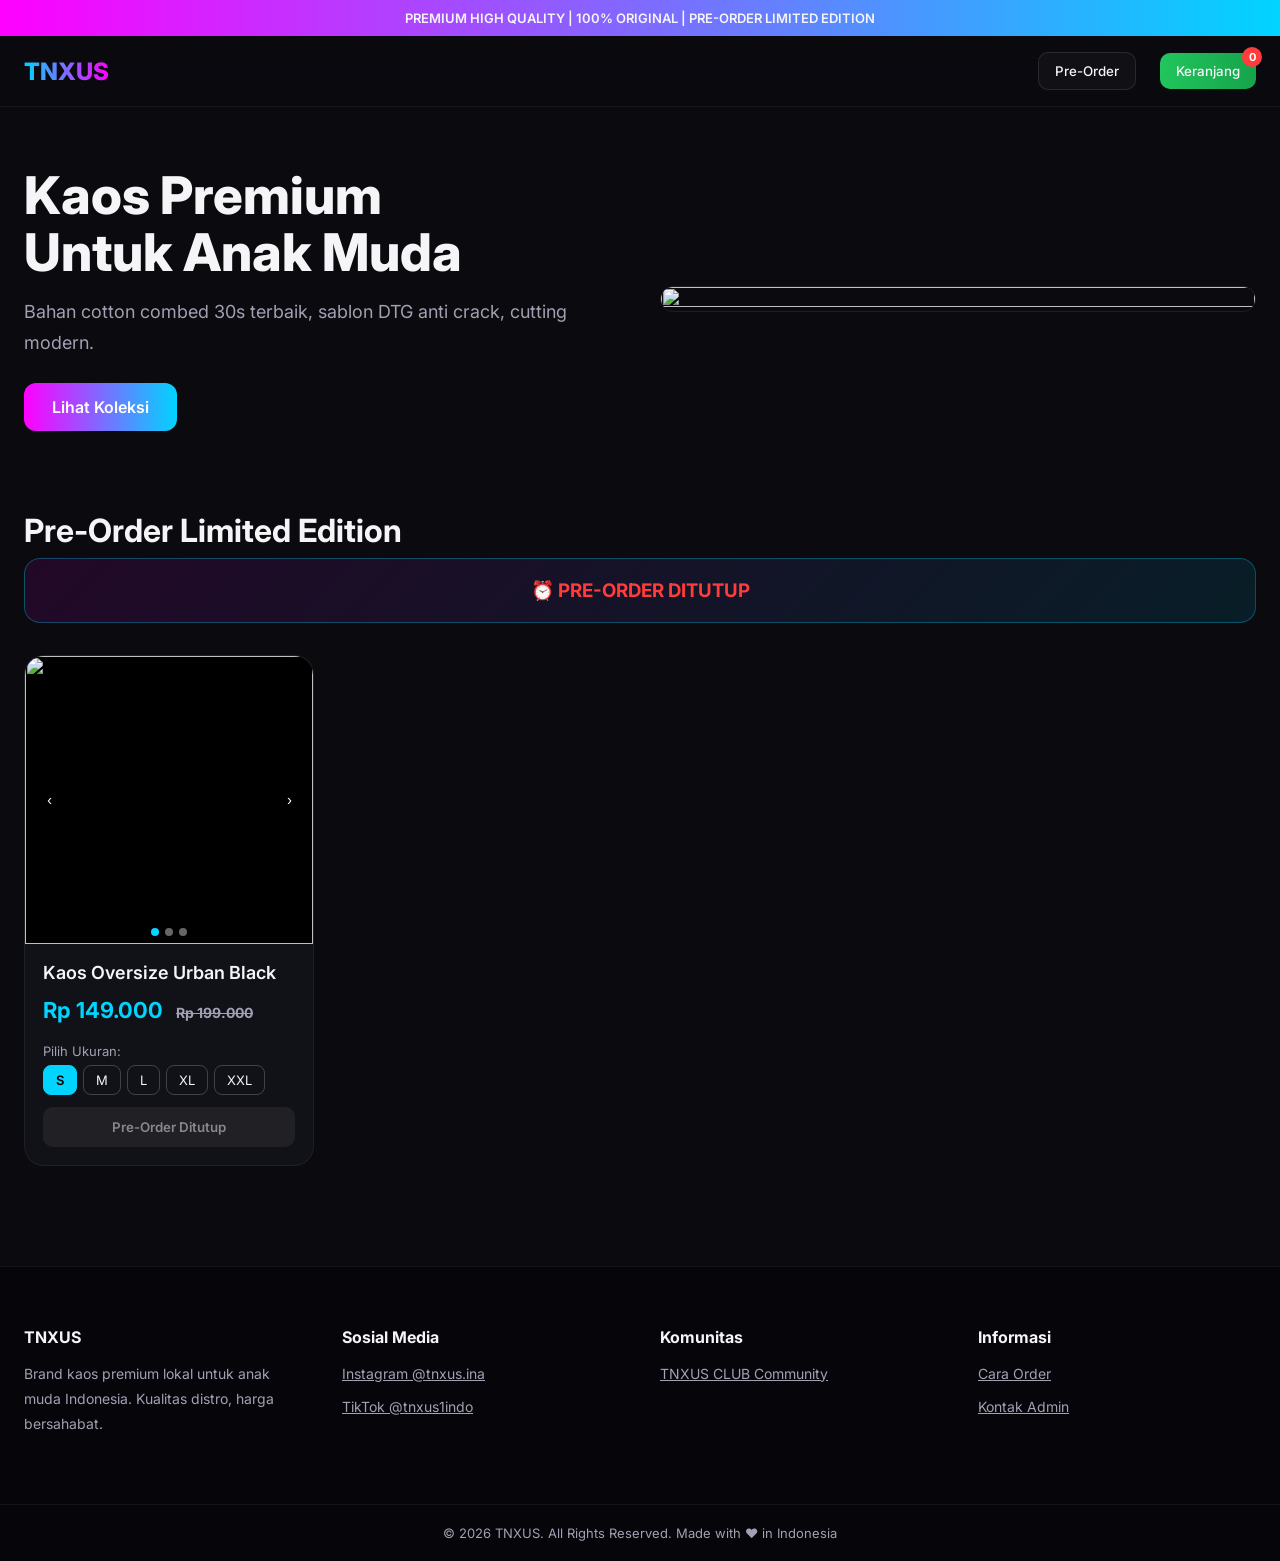
==== commit aee43a60: "Add files via upload" ====
--- a/index.html
+++ b/index.html
@@ -206,15 +206,12 @@
     <span class="close" onclick="closeCart()">&times;</span>
     <h2>Checkout Pesanan</h2>
     <div class="no-faktur">No Faktur: <span id="invoiceNo">INV-XXXX</span></div>
-<div class="no-faktur" style="background:rgba(255,255,255,0.05);border:1px solid rgba(255,255,255,0.1);color:var(--text-dim);font-weight:500;font-size:13px">
-  Tanggal: <span id="tanggalTransaksi"></span>
-</div>
     <div id="cartItems"></div>
     <div class="total">Total: Rp <span id="totalPrice">0</span></div>
     <div class="form-group"><label>Nama Lengkap *</label><input type="text" id="custName"></div>
     <div class="form-group"><label>No HP *</label><input type="tel" id="custPhone"></div>
     <div class="form-group"><label>Alamat *</label><textarea id="custAddress" rows="3"></textarea></div>
-    <button class="btn-wa" onclick="checkoutWA()">Kirim Pesanan Sekarang</button>
+    <button class="btn-wa" onclick="checkoutWA()">Kirim Pesanan via WhatsApp</button>
   </div>
 </div>
 
@@ -249,10 +246,7 @@
 const SHOW_READY_STOCK = false; // GANTI TRUE KALAU MAU MUNCULIN READY STOCK
 const NO_WA_ADMIN = '6282225124561';
 const DEADLINE_PREORDER = '2026-06-20T23:59:59';
-// === PENGHUBUNG KE SISTEM ADMIN ===
-const ALAMAT_API = "https://script.google.com/macros/s/ISI_ALAMAT_KAMU_DISINI/exec";
-const KUNCI_RAHASIA = "GANTI_DENGAN_KODE_RAHASIA_SAMA_DI_ADMIN";
-// =================================
+// =====================================
 
 let cart = [];
 let sliders = {};
@@ -359,29 +353,8 @@
   document.getElementById('totalPrice').innerText = total.toLocaleString();
 }
 
-  function generateInvoice(){
-  const now = new Date();
-  const tahun = now.getFullYear();
-  const bulan = String(now.getMonth()+1).padStart(2,'0');
-  const tanggal = String(now.getDate()).padStart(2,'0');
-  const kode = Math.random().toString(36).substring(2,6).toUpperCase();
-  return `UT-${tahun}${bulan}${tanggal}-${kode}`;
-}
-
 function openCart(){
-  const now = new Date();
-  const tanggal = now.toLocaleString('id-ID', {
-    weekday: 'short',
-    day: 'numeric',
-    month: 'short',
-    year: 'numeric',
-    hour: '2-digit',
-    minute: '2-digit'
-  });
-  
-  document.getElementById('invoiceNo').innerText = generateInvoice();
-  document.getElementById('tanggalTransaksi').innerText = tanggal;
-  
+  document.getElementById('invoiceNo').innerText = 'INV-'+Date.now().toString().slice(-6);
   updateCart();
   document.getElementById('modalCart').style.display = 'block';
 }
@@ -389,44 +362,29 @@
   document.getElementById('modalCart').style.display = 'none';
 }
 
-async function checkoutWA(){
+function checkoutWA(){
   if(cart.length === 0){alert('Keranjang kosong!');return}
   const name = document.getElementById('custName').value.trim();
   const phone = document.getElementById('custPhone').value.trim();
   const address = document.getElementById('custAddress').value.trim();
   if(!name ||!phone ||!address){alert('Lengkapi data dulu');return}
 
-  const nomorFaktur = document.getElementById('invoiceNo').innerText;
-  const tanggal = document.getElementById('tanggalTransaksi').innerText;
-  let totalHarga = 0;
-  cart.forEach(item => totalHarga += item.harga * item.qty);
-
-  try {
-    // ✅ KIRIM LANGSUNG KE SISTEM ADMIN — TANPA WA
-    await catatPesananKeSistem({
-      nomor_faktur: nomorFaktur,
-      tanggal: tanggal,
-      nama: name,
-      hp: phone,
-      alamat: address,
-      barang: cart,
-      total_harga: totalHarga,
-      status: "Pesanan Baru"
-    });
-
-    alert(`✅ Pesanan Berhasil Terkirim!\nNomor Pesanan: ${nomorFaktur}\nSilakan tunggu konfirmasi kami secepatnya.`);
-    // Bersihkan data
-    cart = [];
-    updateCart();
-    closeCart();
-    // Kosongkan formulir
-    document.getElementById('custName').value = '';
-    document.getElementById('custPhone').value = '';
-    document.getElementById('custAddress').value = '';
-  } catch (err) {
-    alert('❌ Gagal mengirim pesanan, coba lagi nanti atau hubungi admin.');
-    console.error('Kesalahan:', err);
-  }
+  let msg = `*ORDER BARU - TNXUS*%0A`;
+  msg += `No Faktur: ${document.getElementById('invoiceNo').innerText}%0A%0A`;
+  msg += `*DATA PEMBELI*%0A Nama: ${name}%0A No HP: ${phone}%0A Alamat: ${address}%0A%0A`;
+  msg += `*DETAIL PRODUK*%0A`;
+  let total = 0;
+  cart.forEach(item=>{
+    msg += `• ${item.nama} - Ukuran ${item.size} x${item.qty} = Rp ${(item.harga*item.qty).toLocaleString()}%0A`;
+    total += item.harga * item.qty;
+  });
+  msg += `%0A*TOTAL: Rp ${total.toLocaleString()}*%0A%0A`;
+  msg += `Terimakasih sudah order, Mohon tunggu konfirmasi dari admin untuk informasi selanjutnya%0A`;
+
+  window.open(`https://wa.me/${NO_WA_ADMIN}?text=${msg}`, '_blank');
+  cart = [];
+  updateCart();
+  closeCart();
 }
 
 function updateTimer(){
@@ -455,40 +413,6 @@
 }
 
 initSliders();
-  
-  }
-
-  // === AMBIL DATA TERBARU DARI ADMIN ===
-let DaftarProdukDariAdmin = [];
-
-async function muatDataProduk() {
-  try {
-    const res = await fetch(`${ALAMAT_API}?aksi=daftar_produk&kunci=${KUNCI_RAHASIA}`);
-    DaftarProdukDariAdmin = await res.json();
-    tampilkanProdukDariData(); // buat bikin kartu produk otomatis
-  } catch(e) {
-    console.log("Gagal ambil data, pakai daftar bawaan:", e);
-  }
-}
-
-// === KIRIM SALINAN PESANAN KE DATABASE ===
-async function catatPesananKeSistem(dataPesanan) {
-  try {
-    await fetch(`${ALAMAT_API}?kunci=${KUNCI_RAHASIA}`, {
-      method: "POST",
-      headers: {"Content-Type": "application/json"},
-      body: JSON.stringify({
-        aksi: "tambah_pesanan",
-        data: dataPesanan
-      })
-    });
-  } catch(e) {
-    console.log("Tersimpan di WA, gagal catat ke sistem:", e);
-  }
-}
-
-// Jalankan saat halaman siap
-document.addEventListener('DOMContentLoaded', muatDataProduk);
 </script>
 </body>
 </html>
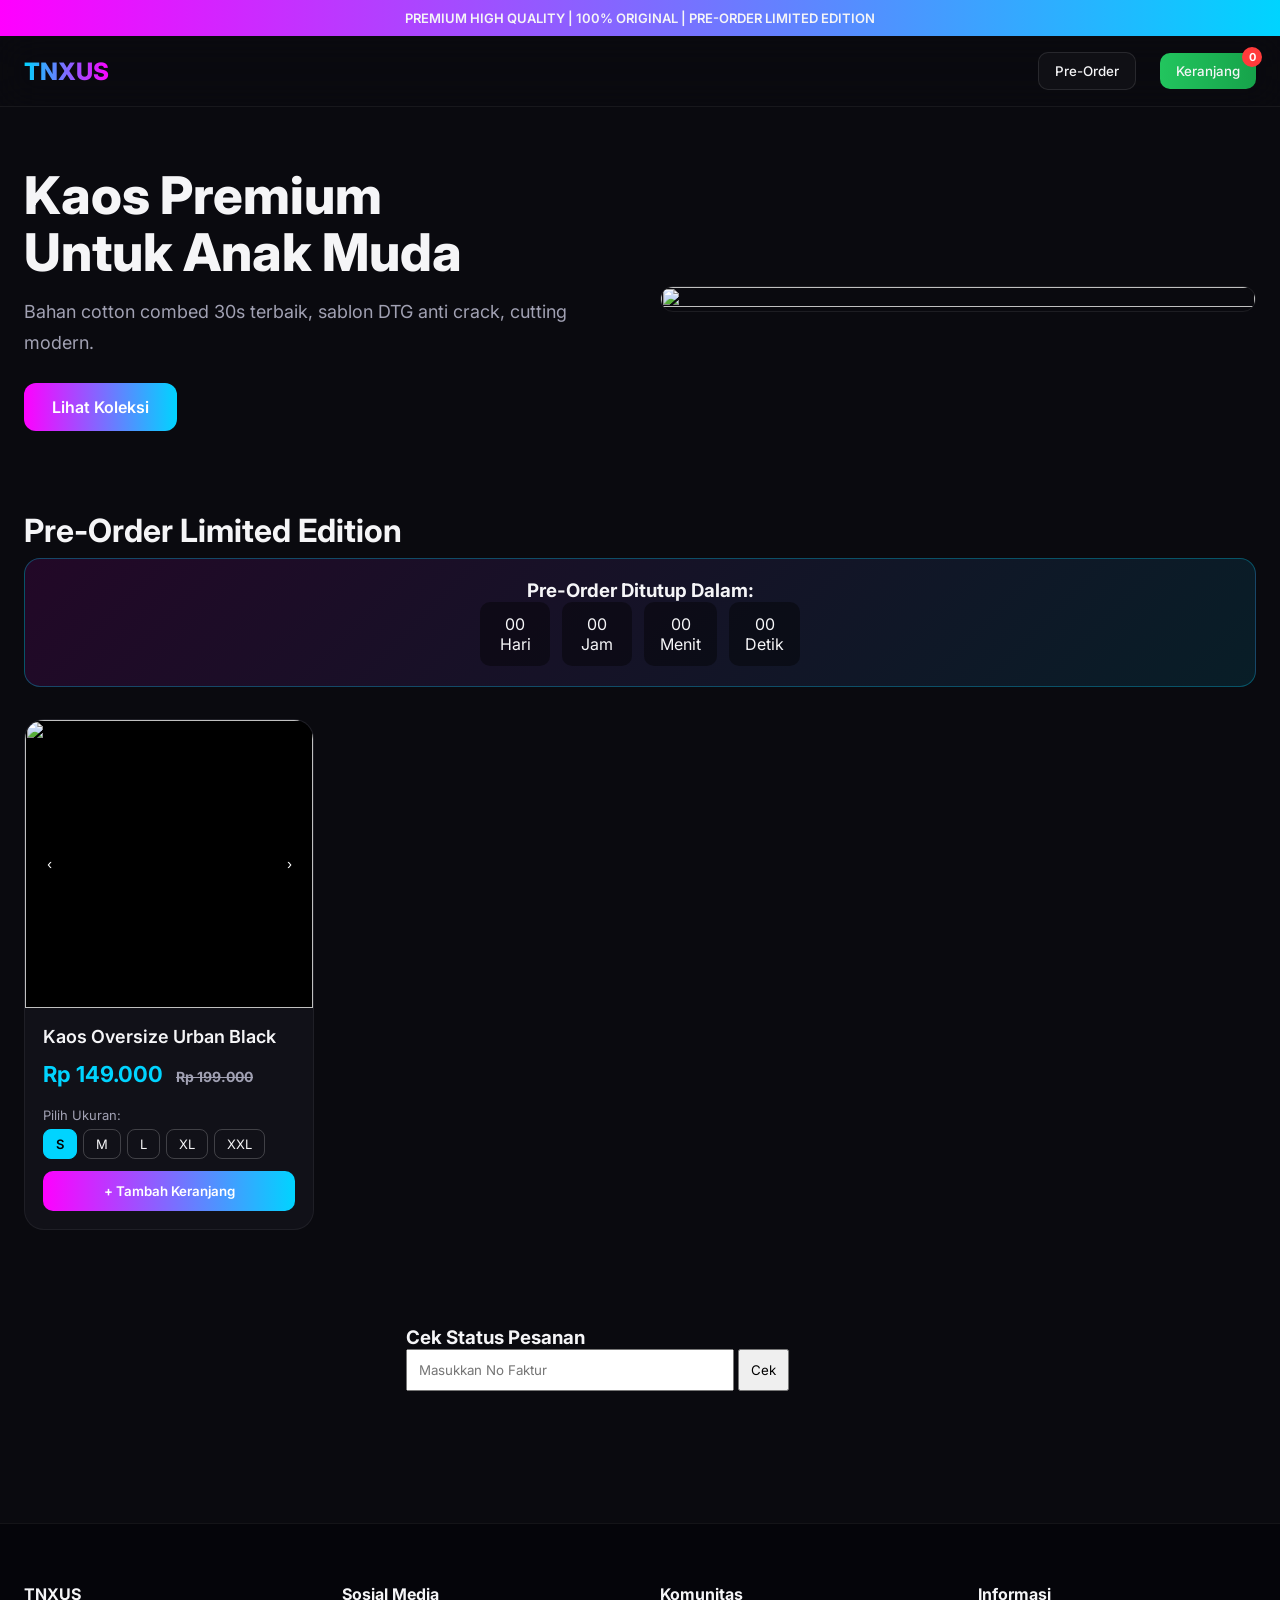
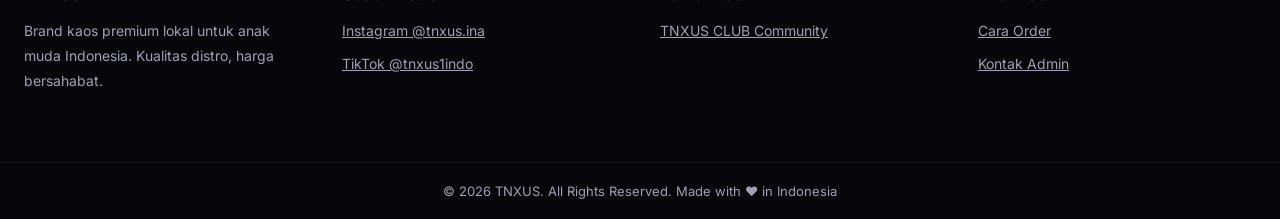
==== commit 5aa88e9c: "Update index.html" ====
--- a/index.html
+++ b/index.html
@@ -215,6 +215,14 @@
   </div>
 </div>
 
+<div style="max-width: 500px; margin: 3rem auto; padding: 1rem;">
+  <h3>Cek Status Pesanan</h3>
+  <input type="text" id="inputFaktur" placeholder="Masukkan No Faktur" style="padding: 0.7rem; width: 70%;">
+  <button onclick="cekStatus()" style="padding: 0.7rem;">Cek</button>
+  <div id="hasil" style="margin-top: 1rem;"></div>
+</div>
+</div>
+
 <!-- FOOTER -->
 <footer>
   <div class="footer-wrap">
@@ -244,6 +252,8 @@
 <script>
 // ========== SETTING UTAMA ==========
 const SHOW_READY_STOCK = false; // GANTI TRUE KALAU MAU MUNCULIN READY STOCK
+const URL_SCRIPT = "https://script.google.com/macros/s/AKfycbxdxrvkapxPJ7cjznS_m4LLfE3MOZToQfOn1e8H8H_I3NuYQsCWTP4IRUc_XApZShVY/exec";
+const KUNCI = "tnxus_2026";
 const NO_WA_ADMIN = '6282225124561';
 const DEADLINE_PREORDER = '2026-06-20T23:59:59';
 // =====================================
@@ -361,7 +371,7 @@
 function closeCart(){
   document.getElementById('modalCart').style.display = 'none';
 }
-
+  
 function checkoutWA(){
   if(cart.length === 0){alert('Keranjang kosong!');return}
   const name = document.getElementById('custName').value.trim();
@@ -387,6 +397,50 @@
   closeCart();
 }
 
+function prosesPesanan() {
+  // Ambil data dari form toko kamu
+  const dataPesanan = {
+    kunci: KUNCI,
+    noFaktur: "TNX" + Date.now(), // Nomor faktur otomatis
+    nama: document.getElementById("nama").value,
+    noHP: document.getElementById("noHP").value,
+    alamat: document.getElementById("alamat").value,
+    produk: "Kaos Premium / Hijab [Model X]",
+    total: "Rp 199.000",
+    catatan: document.getElementById("catatan").value || ""
+  };
+
+  await fetch(URL_SCRIPT, {
+    method: "POST",
+    body: JSON.stringify(dataPesanan)
+  });
+}
+
+function cekStatus() {
+  const noFaktur = document.getElementById("inputFaktur").value.trim();
+  const hasil = document.getElementById("hasil");
+  if(!noFaktur) return hasil.innerHTML = "<p style='color:red'>Masukkan nomor faktur dulu!</p>";
+
+  try {
+    const res = await fetch(`${URL_SCRIPT}?kunci=${KUNCI}&noFaktur=${noFaktur}`);
+    const data = await res.json();
+
+    if(data.length === 0) {
+      hasil.innerHTML = "<p style='color:red'>Nomor tidak ditemukan!</p>";
+    } else {
+      hasil.innerHTML = `
+        <div style="border:1px solid #ddd; padding:1rem; border-radius:8px;">
+          <p>No Faktur: <strong>${data[0][0]}</strong></p>
+          <p>Status: <strong>${data[0][6]}</strong></p>
+          <p>Terakhir diupdate: ${new Date(data[0][7]).toLocaleString('id-ID')}</p>
+        </div>
+      `;
+    }
+  } catch {
+    hasil.innerHTML = "<p style='color:red'>Gagal terhubung!</p>";
+  }
+}
+  
 function updateTimer(){
   const deadline = new Date(DEADLINE_PREORDER).getTime();
   const now = new Date().getTime();
